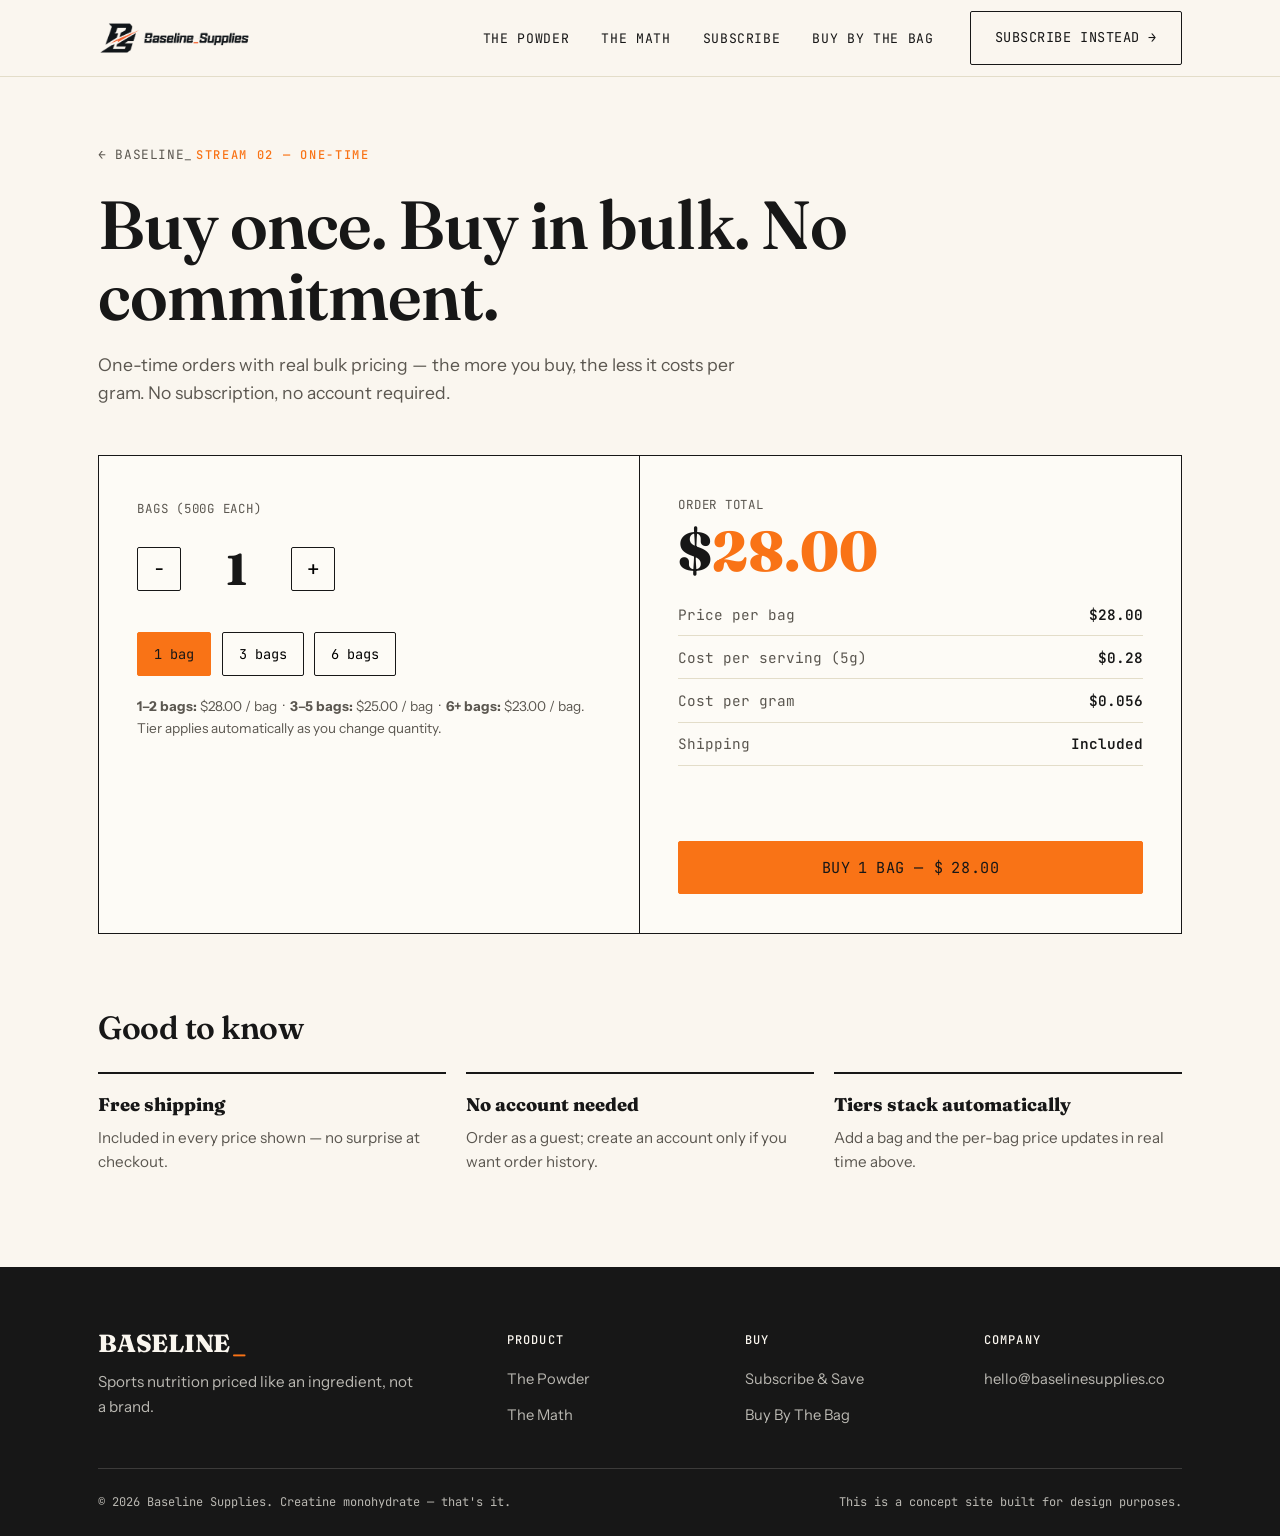
==== shop.html @ 9b6896c9 "Initial commit: Baseline Supplies creatine site" ====
<!doctype html>
<html lang="en">
<head>
<meta charset="UTF-8">
<meta name="viewport" content="width=device-width, initial-scale=1">
<title>Buy By The Bag — Baseline_Supplies</title>
<meta name="description" content="Buy raw creatine monohydrate once, in whatever quantity you need. Real bulk pricing at 3 bags and 6 bags. No subscription required.">
<link rel="preconnect" href="https://fonts.googleapis.com">
<link rel="preconnect" href="https://fonts.gstatic.com" crossorigin>
<link href="https://fonts.googleapis.com/css2?family=Fraunces:opsz,wght@9..144,400;9..144,600;9..144,900&family=Instrument+Sans:wght@400;500;600;700&family=JetBrains+Mono:wght@400;500;600&display=swap" rel="stylesheet">
<link rel="stylesheet" href="styles.css?v=2">
</head>
<body>

<header class="site-header">
  <div class="wrap">
    <a href="index.html" class="brand" aria-label="Baseline Supplies, home">
      <img src="assets/logo.png" alt="Baseline Supplies" class="brand__logo">
    </a>
    <nav class="site-nav" id="siteNav">
      <ul class="site-nav__links">
        <li><a href="index.html#facts">The Powder</a></li>
        <li><a href="index.html#math">The Math</a></li>
        <li><a href="subscribe.html">Subscribe</a></li>
        <li><a href="shop.html">Buy By The Bag</a></li>
      </ul>
      <a href="subscribe.html" class="btn btn--outline-ink site-nav__cta">Subscribe instead →</a>
      <button class="nav-toggle" id="navToggle" aria-expanded="false" aria-controls="siteNav" aria-label="Toggle menu">
        <span class="nav-toggle__bar"></span>
      </button>
    </nav>
  </div>
</header>

<main>
  <section class="subhero">
    <div class="wrap">
      <a href="index.html" class="subhero__back">← Baseline_</a>
      <span class="eyebrow">Stream 02 — One-time</span>
      <h1>Buy once. Buy in bulk. No commitment.</h1>
      <p class="subhero__sub">
        One-time orders with real bulk pricing — the more you buy, the less
        it costs per gram. No subscription, no account required.
      </p>
    </div>
  </section>

  <section class="calc">
    <div class="wrap">
      <div class="calc__card">
        <div class="calc__controls">
          <span class="calc__label">Bags (500g each)</span>
          <div class="stepper">
            <button class="stepper__btn" id="shopDown" aria-label="Decrease quantity">−</button>
            <span class="stepper__value" id="shopQty">1</span>
            <button class="stepper__btn" id="shopUp" aria-label="Increase quantity">+</button>
          </div>

          <div class="tier-select" role="group" aria-label="Quick select quantity">
            <button class="tier-btn" data-qty="1" aria-pressed="true">1 bag</button>
            <button class="tier-btn" data-qty="3" aria-pressed="false">3 bags</button>
            <button class="tier-btn" data-qty="6" aria-pressed="false">6 bags</button>
          </div>

          <p class="tier-note">
            <strong>1–2 bags:</strong> $28.00 / bag &nbsp;·&nbsp;
            <strong>3–5 bags:</strong> $25.00 / bag &nbsp;·&nbsp;
            <strong>6+ bags:</strong> $23.00 / bag.
            Tier applies automatically as you change quantity.
          </p>
        </div>

        <div class="calc__output">
          <span class="calc__total-label">Order total</span>
          <div class="calc__total">$<span id="shopTotal">28.00</span></div>

          <div class="calc__breakdown">
            <div class="calc__breakdown-row"><span>Price per bag</span><strong id="shopUnit">$28.00</strong></div>
            <div class="calc__breakdown-row"><span>Cost per serving (5g)</span><strong id="shopServing">$0.28</strong></div>
            <div class="calc__breakdown-row"><span>Cost per gram</span><strong id="shopGram">$0.056</strong></div>
            <div class="calc__breakdown-row"><span>Shipping</span><strong>Included</strong></div>
          </div>

          <p class="calc__savings" id="shopSavingsWrap" style="visibility:hidden;">You save $<span id="shopSavings">0.00</span> vs. buying single bags.</p>

          <button class="btn btn--solid calc__cta" id="shopCta">Buy <span id="shopCtaQty">1</span> bag — $<span id="shopCtaPrice">28.00</span></button>
          <div class="calc__confirm" id="shopConfirm">
            ✓ Order set: <span id="shopConfirmQty">1</span> bag(s) for $<span id="shopConfirmPrice">28.00</span>. In a live store, this would continue to checkout.
          </div>
        </div>
      </div>
    </div>
  </section>

  <section class="good-to-know">
    <div class="wrap">
      <h2>Good to know</h2>
      <ul class="good-to-know__list">
        <li><strong>Free shipping</strong>Included in every price shown — no surprise at checkout.</li>
        <li><strong>No account needed</strong>Order as a guest; create an account only if you want order history.</li>
        <li><strong>Tiers stack automatically</strong>Add a bag and the per-bag price updates in real time above.</li>
      </ul>
    </div>
  </section>
</main>

<footer class="site-footer">
  <div class="wrap">
    <div class="footer__top">
      <div class="footer__brand">
        <a href="index.html" class="brand">BASELINE<span class="brand__accent">_</span></a>
        <p class="footer__tagline">Sports nutrition priced like an ingredient, not a brand.</p>
      </div>
      <div class="footer__col">
        <h4>Product</h4>
        <ul>
          <li><a href="index.html#facts">The Powder</a></li>
          <li><a href="index.html#math">The Math</a></li>
        </ul>
      </div>
      <div class="footer__col">
        <h4>Buy</h4>
        <ul>
          <li><a href="subscribe.html">Subscribe &amp; Save</a></li>
          <li><a href="shop.html">Buy By The Bag</a></li>
        </ul>
      </div>
      <div class="footer__col">
        <h4>Company</h4>
        <ul>
          <li><a href="mailto:hello@baselinesupplies.co">hello@baselinesupplies.co</a></li>
        </ul>
      </div>
    </div>
    <div class="footer__bottom">
      <span>© 2026 Baseline Supplies. Creatine monohydrate — that's it.</span>
      <span>This is a concept site built for design purposes.</span>
    </div>
  </div>
</footer>

<script src="script.js?v=2"></script>
</body>
</html>
---- styles.css ----
/* =========================================================
   BASELINE_ — design tokens
   Ink/paper/signal-orange, no gradients, no purple.
   Display: Fraunces (editorial serif, restrained)
   Body:    Instrument Sans
   Data:    JetBrains Mono (prices, specs, labels)
   ========================================================= */

:root {
  --ink: #171717;
  --paper: #faf6ef;
  --paper-soft: #fdfbf6;
  --signal: #f97316;
  --graphite: #5b5750;
  --line: #e3ddc9;
  --line-dark: rgba(250, 246, 239, 0.16);
  --paper-dark-text: rgba(250, 246, 239, 0.72);

  --font-display: "Fraunces", serif;
  --font-body: "Instrument Sans", sans-serif;
  --font-mono: "JetBrains Mono", monospace;

  --container: 1180px;
  --gutter: clamp(1.25rem, 4vw, 3rem);

  --ease: cubic-bezier(0.22, 1, 0.36, 1);
}

@media (prefers-reduced-motion: reduce) {
  :root { --ease: linear; }
}

* { box-sizing: border-box; }
html { scroll-behavior: smooth; }
@media (prefers-reduced-motion: reduce) {
  html { scroll-behavior: auto; }
  *, *::before, *::after {
    animation-duration: 0.001ms !important;
    animation-iteration-count: 1 !important;
    transition-duration: 0.001ms !important;
    scroll-behavior: auto !important;
  }
}

body {
  margin: 0;
  background: var(--paper);
  color: var(--ink);
  font-family: var(--font-body);
  font-size: 16px;
  line-height: 1.6;
  -webkit-font-smoothing: antialiased;
}

img, svg { display: block; max-width: 100%; }

a { color: inherit; }

:focus-visible {
  outline: 3px solid var(--signal);
  outline-offset: 3px;
}

.wrap {
  max-width: var(--container);
  margin: 0 auto;
  padding-left: var(--gutter);
  padding-right: var(--gutter);
}

.eyebrow {
  font-family: var(--font-mono);
  font-size: 0.75rem;
  letter-spacing: 0.14em;
  text-transform: uppercase;
  color: var(--signal);
  font-weight: 500;
}

.eyebrow--on-dark { color: var(--signal); }

h1, h2, h3 {
  font-family: var(--font-display);
  font-weight: 600;
  letter-spacing: -0.015em;
  line-height: 1.04;
  margin: 0;
}

p { margin: 0; }

.btn {
  display: inline-flex;
  align-items: center;
  gap: 0.5rem;
  font-family: var(--font-mono);
  font-size: 0.85rem;
  letter-spacing: 0.04em;
  text-transform: uppercase;
  text-decoration: none;
  padding: 0.95rem 1.5rem;
  border-radius: 2px;
  border: 1.5px solid transparent;
  cursor: pointer;
  min-height: 44px;
  transition: transform 0.15s var(--ease), background 0.15s var(--ease), color 0.15s var(--ease), border-color .15s var(--ease);
}
.btn:active { transform: translateY(1px); }

.btn--solid {
  background: var(--signal);
  color: var(--ink);
  border-color: var(--signal);
}
.btn--solid:hover { background: #e2650a; border-color: #e2650a; }

.btn--outline-ink {
  background: transparent;
  color: var(--ink);
  border-color: var(--ink);
}
.btn--outline-ink:hover { background: var(--ink); color: var(--paper); }

.btn--outline-paper {
  background: transparent;
  color: var(--paper);
  border-color: var(--line-dark);
}
.btn--outline-paper:hover { background: var(--paper); color: var(--ink); border-color: var(--paper); }

/* =========================================================
   Header
   ========================================================= */

.site-header {
  position: sticky;
  top: 0;
  z-index: 40;
  background: var(--paper);
  border-bottom: 1px solid var(--line);
}

.site-header .wrap {
  display: flex;
  align-items: center;
  justify-content: space-between;
  height: 76px;
}

.brand {
  display: flex;
  align-items: center;
  gap: 0.1em;
  text-decoration: none;
  font-family: var(--font-display);
  font-weight: 800;
  font-size: 1.55rem;
  letter-spacing: -0.01em;
  color: var(--ink);
  line-height: 1;
}
.brand__accent { color: var(--signal); }
.brand__logo {
  height: 34px;
  width: auto;
  display: block;
}

.site-nav {
  display: flex;
  align-items: center;
  gap: 2.25rem;
}

.site-nav__links {
  display: flex;
  gap: 2rem;
  list-style: none;
  margin: 0;
  padding: 0;
}

.site-nav__links a {
  text-decoration: none;
  font-family: var(--font-mono);
  font-size: 0.82rem;
  letter-spacing: 0.05em;
  text-transform: uppercase;
  color: var(--ink);
  padding: 0.4rem 0;
  border-bottom: 1px solid transparent;
  transition: border-color 0.15s var(--ease), color .15s var(--ease);
}
.site-nav__links a:hover { border-color: var(--signal); }

.nav-toggle {
  display: none;
  background: none;
  border: 1.5px solid var(--ink);
  border-radius: 2px;
  width: 44px;
  height: 44px;
  align-items: center;
  justify-content: center;
  cursor: pointer;
}
.nav-toggle__bar,
.nav-toggle__bar::before,
.nav-toggle__bar::after {
  content: "";
  display: block;
  width: 20px;
  height: 2px;
  background: var(--ink);
  position: relative;
  transition: transform 0.2s var(--ease), opacity 0.2s var(--ease);
}
.nav-toggle__bar::before { position: absolute; top: -6px; }
.nav-toggle__bar::after { position: absolute; top: 6px; }

.nav-toggle[aria-expanded="true"] .nav-toggle__bar { background: transparent; }
.nav-toggle[aria-expanded="true"] .nav-toggle__bar::before { transform: translateY(6px) rotate(45deg); }
.nav-toggle[aria-expanded="true"] .nav-toggle__bar::after { transform: translateY(-6px) rotate(-45deg); }

/* =========================================================
   Hero
   ========================================================= */

.hero {
  padding: clamp(2.5rem, 6vw, 5rem) 0 clamp(3rem, 7vw, 6rem);
}

.hero__grid {
  display: grid;
  grid-template-columns: 1fr;
  gap: clamp(2.5rem, 5vw, 4rem);
  align-items: start;
}

@media (min-width: 1024px) {
  .hero__grid {
    grid-template-columns: 1.15fr 0.85fr;
  }
}

.hero__copy .eyebrow { margin-bottom: 1rem; display: block; }

.hero h1 {
  font-size: clamp(2.75rem, 6.4vw, 5.25rem);
}

.hero__sub {
  margin-top: 1.5rem;
  max-width: 46ch;
  font-size: 1.1rem;
  color: var(--graphite);
}

.hero__scroll {
  margin-top: 2.25rem;
  display: inline-flex;
  align-items: center;
  gap: 0.6rem;
  font-family: var(--font-mono);
  font-size: 0.8rem;
  letter-spacing: 0.06em;
  text-transform: uppercase;
  text-decoration: none;
  color: var(--ink);
  border-bottom: 1px solid var(--ink);
  padding-bottom: 2px;
}

/* ---- Supplement facts panel (signature element) ---- */

.facts {
  background: var(--paper-soft);
  border: 3px solid var(--ink);
  padding: 0;
  font-family: var(--font-mono);
  max-width: 380px;
}

.facts__title {
  font-family: var(--font-display);
  font-weight: 800;
  font-size: 1.9rem;
  letter-spacing: -0.01em;
  padding: 0.9rem 1.1rem 0.6rem;
  border-bottom: 10px solid var(--ink);
}

.facts__row {
  display: flex;
  justify-content: space-between;
  gap: 1rem;
  padding: 0.55rem 1.1rem;
  border-bottom: 1px solid var(--line);
  font-size: 0.85rem;
}
.facts__row--tight { padding-top: 0.35rem; padding-bottom: 0.35rem; }

.facts__row span:first-child { color: var(--graphite); }
.facts__row span:last-child { font-weight: 600; text-align: right; }

.facts__divider {
  border: none;
  border-top: 5px solid var(--ink);
  margin: 0;
}
.facts__divider--thin { border-top: 1px solid var(--line); }

.facts__amount {
  padding: 0.75rem 1.1rem;
  display: flex;
  justify-content: space-between;
  font-size: 0.95rem;
  font-weight: 700;
  border-bottom: 4px solid var(--ink);
}

.facts__foot {
  padding: 0.85rem 1.1rem 1.05rem;
  font-size: 0.72rem;
  color: var(--graphite);
  line-height: 1.55;
}
.facts__foot strong { color: var(--ink); }

/* =========================================================
   Ledger strip (ink section)
   ========================================================= */

.ledger {
  background: var(--ink);
  color: var(--paper);
  padding: clamp(2.5rem, 5vw, 4rem) 0;
}

.ledger .eyebrow { margin-bottom: 0.75rem; }

.ledger h2 {
  color: var(--paper);
  font-size: clamp(1.6rem, 3vw, 2.2rem);
  max-width: 30ch;
}

.ledger__grid {
  margin-top: 2.5rem;
  display: grid;
  grid-template-columns: 1fr;
  gap: 0;
  border-top: 1px solid var(--line-dark);
}

@media (min-width: 768px) {
  .ledger__grid {
    grid-template-columns: repeat(3, 1fr);
    border-top: 1px solid var(--line-dark);
  }
  .ledger__item + .ledger__item { border-left: 1px solid var(--line-dark); }
}

.ledger__item {
  padding: 1.75rem clamp(0.5rem, 2vw, 1.75rem);
  border-bottom: 1px solid var(--line-dark);
}

.ledger__figure {
  font-family: var(--font-mono);
  font-weight: 600;
  font-size: clamp(1.9rem, 3.4vw, 2.5rem);
  color: var(--signal);
}

.ledger__label {
  margin-top: 0.5rem;
  font-size: 0.95rem;
  color: var(--paper-dark-text);
  max-width: 28ch;
}

.ledger__note {
  margin-top: 2.25rem;
  font-size: 0.95rem;
  color: var(--paper-dark-text);
  max-width: 62ch;
}
.ledger__note strong { color: var(--paper); }

/* =========================================================
   Two-path split
   ========================================================= */

.paths {
  padding: clamp(3rem, 6vw, 5.5rem) 0;
}

.paths__head {
  max-width: 56ch;
}
.paths__head h2 { font-size: clamp(2rem, 4vw, 3rem); margin-top: 0.75rem; }

.paths__grid {
  margin-top: 2.75rem;
  display: grid;
  grid-template-columns: 1fr;
  gap: 1.25rem;
}

@media (min-width: 900px) {
  .paths__grid { grid-template-columns: 1fr 1fr; }
}

.path-card {
  display: flex;
  flex-direction: column;
  justify-content: space-between;
  padding: clamp(1.75rem, 3vw, 2.75rem);
  min-height: 340px;
  text-decoration: none;
  border-radius: 2px;
  transition: transform 0.2s var(--ease);
}
.path-card:hover { transform: translateY(-4px); }

.path-card--dark {
  background: var(--ink);
  color: var(--paper);
  border: 1px solid var(--ink);
}
.path-card--light {
  background: var(--paper-soft);
  color: var(--ink);
  border: 1.5px solid var(--ink);
}

.path-card__tag {
  font-family: var(--font-mono);
  font-size: 0.75rem;
  letter-spacing: 0.12em;
  text-transform: uppercase;
}
.path-card--dark .path-card__tag { color: var(--signal); }
.path-card--light .path-card__tag { color: var(--signal); }

.path-card h3 {
  margin-top: 0.75rem;
  font-size: clamp(1.9rem, 3.4vw, 2.5rem);
}

.path-card__desc {
  margin-top: 0.85rem;
  font-size: 1rem;
  max-width: 40ch;
}
.path-card--dark .path-card__desc { color: var(--paper-dark-text); }
.path-card--light .path-card__desc { color: var(--graphite); }

.path-card__price {
  margin-top: 1.75rem;
  font-family: var(--font-mono);
  font-size: 1.5rem;
  font-weight: 600;
}

.path-card__cta {
  margin-top: 1.75rem;
  display: inline-flex;
  align-items: center;
  gap: 0.5rem;
  font-family: var(--font-mono);
  font-size: 0.85rem;
  text-transform: uppercase;
  letter-spacing: 0.05em;
}
.path-card__arrow { transition: transform 0.2s var(--ease); }
.path-card:hover .path-card__arrow { transform: translateX(4px); }

/* =========================================================
   Ingredient statement band
   ========================================================= */

.statement {
  padding: clamp(3rem, 6vw, 5rem) 0;
  border-top: 1px solid var(--line);
}

.statement__grid {
  display: grid;
  grid-template-columns: 1fr;
  gap: 2rem;
}

@media (min-width: 900px) {
  .statement__grid { grid-template-columns: 0.9fr 1.1fr; align-items: center; }
}

.statement h2 {
  font-size: clamp(1.9rem, 3.6vw, 2.75rem);
}

.statement__list {
  list-style: none;
  margin: 0;
  padding: 0;
  display: flex;
  flex-direction: column;
  gap: 1.1rem;
}
.statement__list li {
  display: flex;
  gap: 1rem;
  padding-bottom: 1.1rem;
  border-bottom: 1px solid var(--line);
  font-size: 1rem;
  color: var(--graphite);
}
.statement__list li strong {
  font-family: var(--font-mono);
  color: var(--ink);
  min-width: 8ch;
  font-size: 0.85rem;
  text-transform: uppercase;
  letter-spacing: 0.04em;
}

/* =========================================================
   Footer
   ========================================================= */

.site-footer {
  background: var(--ink);
  color: var(--paper-dark-text);
  padding: clamp(2.5rem, 5vw, 4rem) 0 1.5rem;
}

.footer__top {
  display: grid;
  grid-template-columns: 1fr;
  gap: 2.5rem;
  padding-bottom: 2.5rem;
  border-bottom: 1px solid var(--line-dark);
}

@media (min-width: 768px) {
  .footer__top { grid-template-columns: 1.3fr 0.7fr 0.7fr 0.7fr; }
}

.footer__brand .brand { color: var(--paper); }
.footer__tagline {
  margin-top: 0.9rem;
  max-width: 32ch;
  font-size: 0.95rem;
}

.footer__col h4 {
  font-family: var(--font-mono);
  font-size: 0.75rem;
  letter-spacing: 0.1em;
  text-transform: uppercase;
  color: var(--paper);
  margin: 0 0 1rem;
  font-weight: 500;
}
.footer__col ul {
  list-style: none;
  margin: 0;
  padding: 0;
  display: flex;
  flex-direction: column;
  gap: 0.65rem;
}
.footer__col a {
  text-decoration: none;
  font-size: 0.92rem;
  color: var(--paper-dark-text);
}
.footer__col a:hover { color: var(--signal); }

.footer__bottom {
  margin-top: 1.5rem;
  display: flex;
  flex-wrap: wrap;
  gap: 0.5rem 1.5rem;
  justify-content: space-between;
  font-family: var(--font-mono);
  font-size: 0.75rem;
  color: var(--paper-dark-text);
}

/* =========================================================
   Sub-pages: subscribe / shop
   ========================================================= */

.subhero {
  padding: clamp(2.5rem, 5vw, 4rem) 0 2rem;
}

.subhero__back {
  display: inline-flex;
  align-items: center;
  gap: 0.4rem;
  font-family: var(--font-mono);
  font-size: 0.8rem;
  text-transform: uppercase;
  letter-spacing: 0.05em;
  text-decoration: none;
  color: var(--graphite);
  margin-bottom: 1.5rem;
}
.subhero__back:hover { color: var(--signal); }

.subhero h1 {
  font-size: clamp(2.5rem, 5.5vw, 4.25rem);
  max-width: 18ch;
}

.subhero__sub {
  margin-top: 1.25rem;
  max-width: 56ch;
  font-size: 1.1rem;
  color: var(--graphite);
}

.calc {
  padding: 1rem 0 clamp(3rem, 6vw, 5rem);
}

.calc__card {
  border: 1.5px solid var(--ink);
  background: var(--paper-soft);
  display: grid;
  grid-template-columns: 1fr;
}

@media (min-width: 900px) {
  .calc__card { grid-template-columns: 1fr 1fr; }
}

.calc__controls {
  padding: clamp(1.75rem, 3vw, 2.5rem);
  border-bottom: 1px solid var(--line);
}
@media (min-width: 900px) {
  .calc__controls { border-bottom: none; border-right: 1px solid var(--ink); }
}

.calc__label {
  font-family: var(--font-mono);
  font-size: 0.78rem;
  text-transform: uppercase;
  letter-spacing: 0.06em;
  color: var(--graphite);
}

.stepper {
  margin-top: 0.85rem;
  display: flex;
  align-items: center;
  gap: 1rem;
}
.stepper__btn {
  width: 44px;
  height: 44px;
  border: 1.5px solid var(--ink);
  background: transparent;
  font-family: var(--font-mono);
  font-size: 1.3rem;
  cursor: pointer;
  border-radius: 2px;
  transition: background .15s var(--ease), color .15s var(--ease);
}
.stepper__btn:hover { background: var(--ink); color: var(--paper); }
.stepper__value {
  font-family: var(--font-display);
  font-size: 2.75rem;
  font-weight: 800;
  min-width: 2.5ch;
  text-align: center;
}
.stepper__unit {
  font-family: var(--font-mono);
  font-size: 0.85rem;
  color: var(--graphite);
}

.tier-select {
  margin-top: 1.75rem;
  display: flex;
  gap: 0.65rem;
  flex-wrap: wrap;
}
.tier-btn {
  font-family: var(--font-mono);
  font-size: 0.85rem;
  padding: 0.65rem 1rem;
  border: 1.5px solid var(--ink);
  background: transparent;
  border-radius: 2px;
  cursor: pointer;
  min-height: 44px;
  transition: background .15s var(--ease), color .15s var(--ease);
}
.tier-btn:hover { background: var(--ink); color: var(--paper); }
.tier-btn[aria-pressed="true"] {
  background: var(--signal);
  border-color: var(--signal);
  color: var(--ink);
}

.tier-note {
  margin-top: 1.25rem;
  font-size: 0.85rem;
  color: var(--graphite);
}

.calc__output {
  padding: clamp(1.75rem, 3vw, 2.5rem);
  display: flex;
  flex-direction: column;
}

.calc__total-label {
  font-family: var(--font-mono);
  font-size: 0.78rem;
  text-transform: uppercase;
  letter-spacing: 0.06em;
  color: var(--graphite);
}

.calc__total {
  margin-top: 0.5rem;
  font-family: var(--font-display);
  font-weight: 800;
  font-size: clamp(2.5rem, 5vw, 3.5rem);
  line-height: 1;
}
.calc__total span { color: var(--signal); }

.calc__breakdown {
  margin-top: 1.5rem;
  display: flex;
  flex-direction: column;
  gap: 0.6rem;
}
.calc__breakdown-row {
  display: flex;
  justify-content: space-between;
  font-family: var(--font-mono);
  font-size: 0.9rem;
  padding-bottom: 0.6rem;
  border-bottom: 1px solid var(--line);
  color: var(--graphite);
}
.calc__breakdown-row strong { color: var(--ink); font-weight: 600; }

.calc__savings {
  margin-top: 1.25rem;
  font-family: var(--font-mono);
  font-size: 0.9rem;
  color: var(--signal);
  font-weight: 600;
}

.calc__cta {
  margin-top: 2rem;
  width: 100%;
  justify-content: center;
  font-size: 0.95rem;
}

.calc__confirm {
  margin-top: 1.25rem;
  display: none;
  align-items: center;
  gap: 0.6rem;
  font-family: var(--font-mono);
  font-size: 0.85rem;
  color: var(--ink);
  background: var(--paper);
  border: 1px dashed var(--ink);
  padding: 0.85rem 1rem;
}
.calc__confirm.is-visible { display: flex; }

.good-to-know {
  padding-bottom: clamp(3rem, 6vw, 5rem);
}
.good-to-know h2 {
  font-size: clamp(1.5rem, 2.6vw, 2rem);
}
.good-to-know__list {
  margin-top: 1.75rem;
  list-style: none;
  padding: 0;
  display: grid;
  grid-template-columns: 1fr;
  gap: 1.25rem;
}
@media (min-width: 768px) {
  .good-to-know__list { grid-template-columns: repeat(3, 1fr); }
}
.good-to-know__list li {
  padding-top: 1rem;
  border-top: 2px solid var(--ink);
  font-size: 0.95rem;
  color: var(--graphite);
}
.good-to-know__list li strong {
  display: block;
  font-family: var(--font-display);
  font-weight: 800;
  font-size: 1.15rem;
  color: var(--ink);
  margin-bottom: 0.4rem;
}

/* =========================================================
   Mobile nav
   ========================================================= */

@media (max-width: 767px) {
  .nav-toggle { display: inline-flex; }
  .site-nav__links {
    position: fixed;
    inset: 76px 0 0 0;
    background: var(--paper);
    flex-direction: column;
    align-items: flex-start;
    gap: 0;
    padding: 1rem var(--gutter) 2rem;
    transform: translateY(-8px);
    opacity: 0;
    pointer-events: none;
    transition: opacity 0.18s var(--ease), transform 0.18s var(--ease);
  }
  .site-nav__links a {
    width: 100%;
    padding: 1rem 0;
    border-bottom: 1px solid var(--line);
    font-size: 1rem;
  }
  .site-nav.is-open .site-nav__links {
    opacity: 1;
    transform: translateY(0);
    pointer-events: auto;
  }
  .site-nav__cta { display: none; }
}
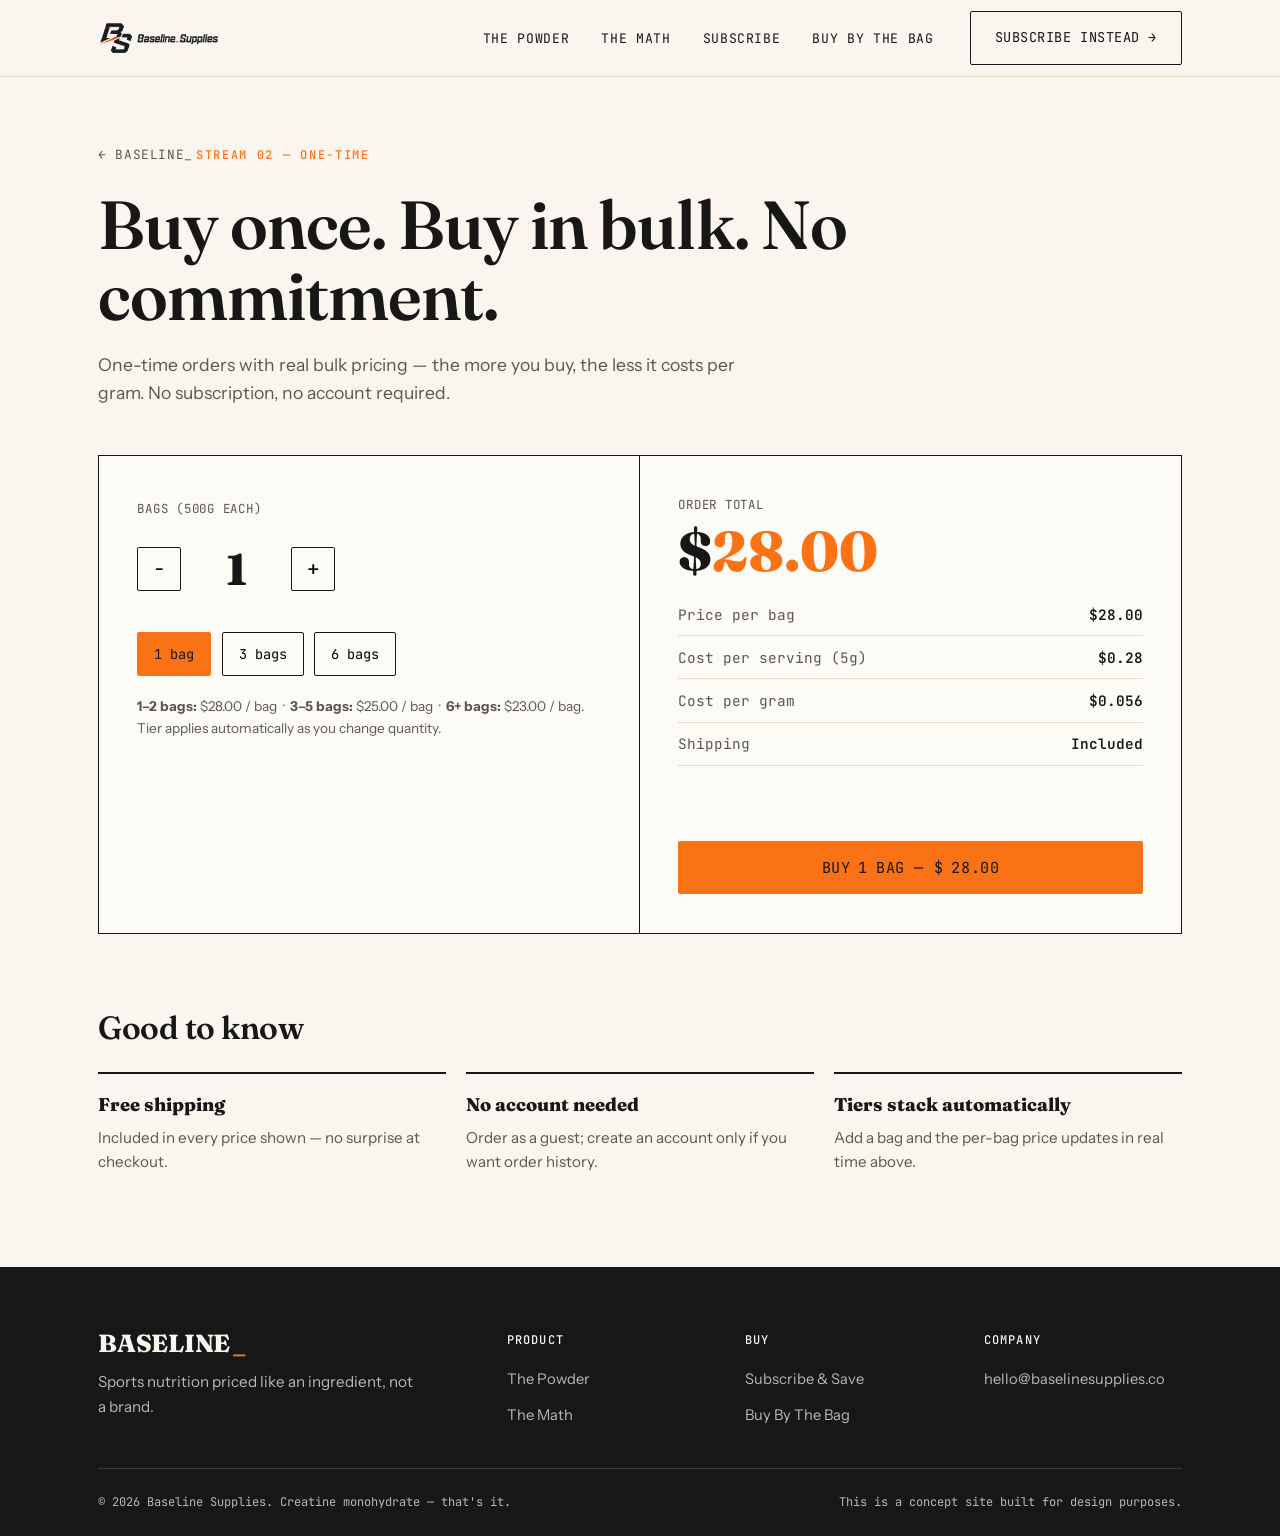
==== commit 5821d457: "Add hero purchase choice, reorder sections, new BS logo - Two prominent stream buttons (Subscribe & " ====
--- a/shop.html
+++ b/shop.html
@@ -8,7 +8,7 @@
 <link rel="preconnect" href="https://fonts.googleapis.com">
 <link rel="preconnect" href="https://fonts.gstatic.com" crossorigin>
 <link href="https://fonts.googleapis.com/css2?family=Fraunces:opsz,wght@9..144,400;9..144,600;9..144,900&family=Instrument+Sans:wght@400;500;600;700&family=JetBrains+Mono:wght@400;500;600&display=swap" rel="stylesheet">
-<link rel="stylesheet" href="styles.css?v=2">
+<link rel="stylesheet" href="styles.css?v=3">
 </head>
 <body>
 
@@ -139,6 +139,6 @@
   </div>
 </footer>
 
-<script src="script.js?v=2"></script>
+<script src="script.js?v=3"></script>
 </body>
 </html>
--- a/styles.css
+++ b/styles.css
@@ -255,6 +255,63 @@
   font-size: 1.1rem;
   color: var(--graphite);
 }
+
+/* ---- Hero stream choice ---- */
+
+.hero__choice {
+  margin-top: 2.25rem;
+  display: grid;
+  grid-template-columns: 1fr;
+  gap: 0.85rem;
+  max-width: 560px;
+}
+
+@media (min-width: 560px) {
+  .hero__choice { grid-template-columns: 1fr 1fr; }
+}
+
+.choice-btn {
+  display: flex;
+  flex-direction: column;
+  gap: 0.35rem;
+  padding: 1.15rem 1.35rem;
+  text-decoration: none;
+  border-radius: 2px;
+  border: 1.5px solid var(--ink);
+  transition: transform 0.15s var(--ease), background 0.15s var(--ease), color 0.15s var(--ease);
+}
+.choice-btn:active { transform: translateY(1px); }
+
+.choice-btn__label {
+  font-family: var(--font-display);
+  font-weight: 600;
+  font-size: 1.35rem;
+  line-height: 1.1;
+}
+
+.choice-btn__meta {
+  font-family: var(--font-mono);
+  font-size: 0.72rem;
+  letter-spacing: 0.03em;
+  text-transform: uppercase;
+}
+
+.choice-btn--solid {
+  background: var(--ink);
+  color: var(--paper);
+  border-color: var(--ink);
+}
+.choice-btn--solid .choice-btn__meta { color: var(--signal); }
+.choice-btn--solid:hover { background: var(--signal); border-color: var(--signal); color: var(--ink); }
+.choice-btn--solid:hover .choice-btn__meta { color: var(--ink); }
+
+.choice-btn--outline {
+  background: transparent;
+  color: var(--ink);
+}
+.choice-btn--outline .choice-btn__meta { color: var(--graphite); }
+.choice-btn--outline:hover { background: var(--ink); color: var(--paper); }
+.choice-btn--outline:hover .choice-btn__meta { color: var(--signal); }
 
 .hero__scroll {
   margin-top: 2.25rem;
